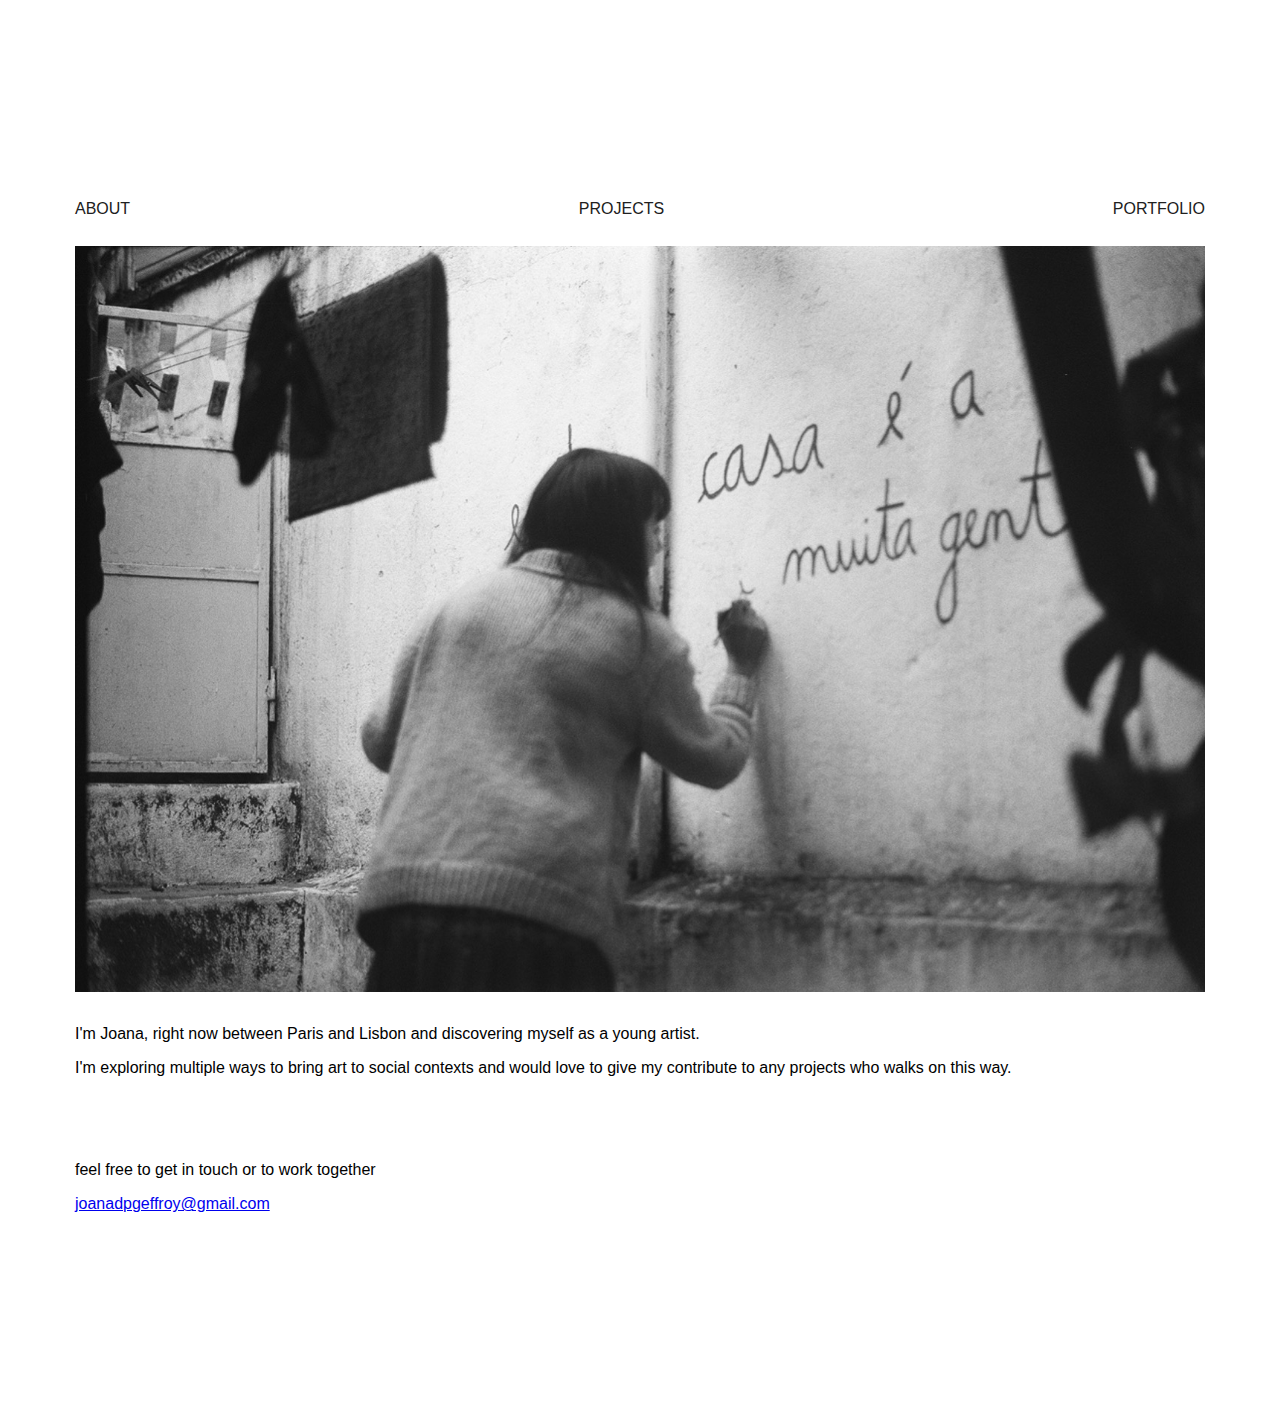
==== index.html @ 64520e3c "first commit" ====
<!DOCTYPE html>
<html>
<head>
	<meta name="viewport" content="width=device-width, initial-scale=1.0">
	<link rel="stylesheet" href="styles/main.css">
	<meta charset="UTF-8">
	<title>Joana Geffroy</title>
	<link href="https://fonts.cdnfonts.com/css/futura-medium" rel="stylesheet">
</head>
<body>
	
	<div class="main" style="margin: 200px 75px;">
		<div class="main-menu">
			<a href="./index.html">about</a>
			<a href="./projects.html">projects</a>
			<a href="./portefolio.html">portfolio</a>
		</div>
		<img src="./img/joana.jpg" class="main-img" style="margin:2.5% 0%; padding:0% 0%"/>
		<p style="margin: 0% 0%; padding: 0% 0%; font-family: 'Futura-Medium', sans-serif;">
			I'm Joana, right now between Paris and Lisbon and discovering myself as a young artist.
		</p>
		<p style="font-family: 'Futura-Medium', sans-serif;">
			I'm exploring multiple ways to bring art to social contexts and would love to give my contribute to any projects who
			walks on this way.
		</p>
		<p style="margin-top: 7.5%; font-family: 'Futura-Medium', sans-serif;">
			feel free to get in touch or to work together
		</p>
		<p style="margin-top: 0%; font-family: 'Futura-Medium', sans-serif;">
			<a href="mailto:joanadpgeffroy@gmail.com">joanadpgeffroy@gmail.com</a>
		</p>
	</div>
</body>
</html>
---- styles/main.css ----
body {
	background-color: #ffffff;
	margin: 0% 0%;
}

.main-menu {
	justify-content: space-between;
	display: flex;
	flex: 1;
}

.main-menu a {
	color: rgba(32, 32, 32, 1);
	text-decoration: none;
	font-family: Helvetica, Arial, sans-serif;
	text-transform: uppercase; 
}

.main-img {
	padding: 10% 0%;
	width: 100%;
}
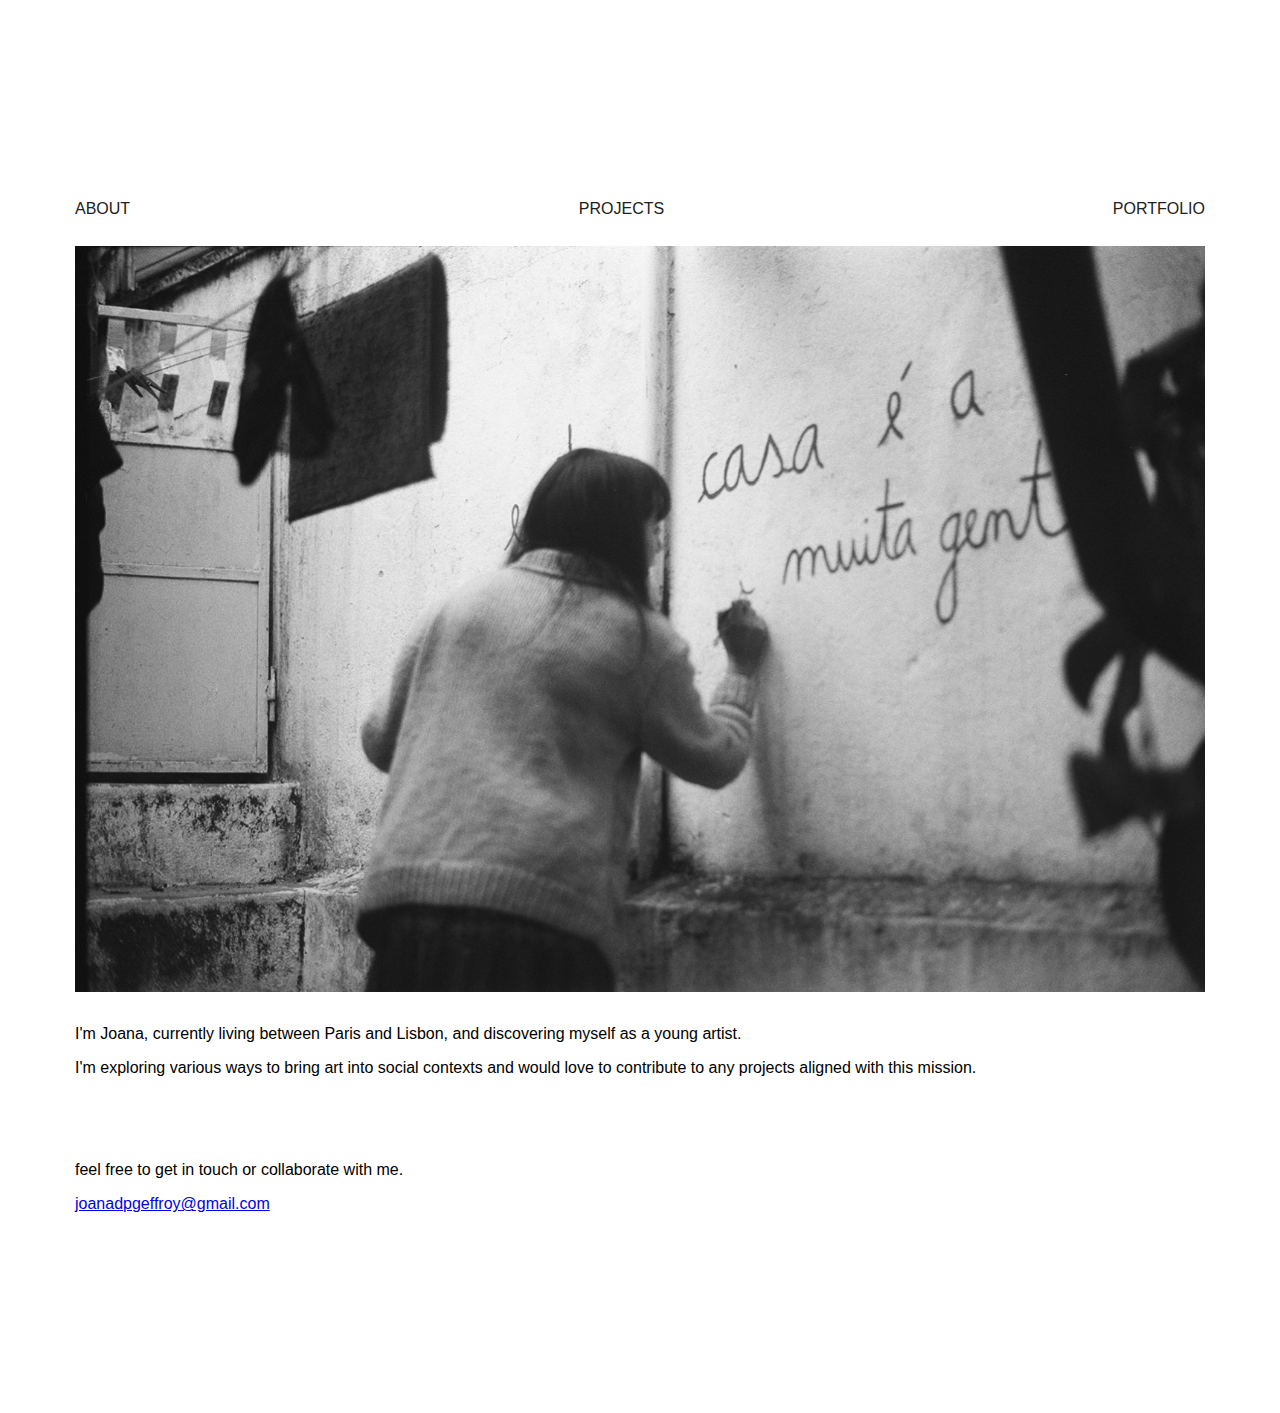
==== commit 4b1835ed: "add videos" ====
--- a/index.html
+++ b/index.html
@@ -17,14 +17,13 @@
 		</div>
 		<img src="./img/joana.jpg" class="main-img" style="margin:2.5% 0%; padding:0% 0%"/>
 		<p style="margin: 0% 0%; padding: 0% 0%; font-family: 'Futura-Medium', sans-serif;">
-			I'm Joana, right now between Paris and Lisbon and discovering myself as a young artist.
+			I'm Joana, currently living between Paris and Lisbon, and discovering myself as a young artist.
 		</p>
 		<p style="font-family: 'Futura-Medium', sans-serif;">
-			I'm exploring multiple ways to bring art to social contexts and would love to give my contribute to any projects who
-			walks on this way.
+			I'm exploring various ways to bring art into social contexts and would love to contribute to any projects aligned with this mission.
 		</p>
 		<p style="margin-top: 7.5%; font-family: 'Futura-Medium', sans-serif;">
-			feel free to get in touch or to work together
+			feel free to get in touch or collaborate with me.
 		</p>
 		<p style="margin-top: 0%; font-family: 'Futura-Medium', sans-serif;">
 			<a href="mailto:joanadpgeffroy@gmail.com">joanadpgeffroy@gmail.com</a>
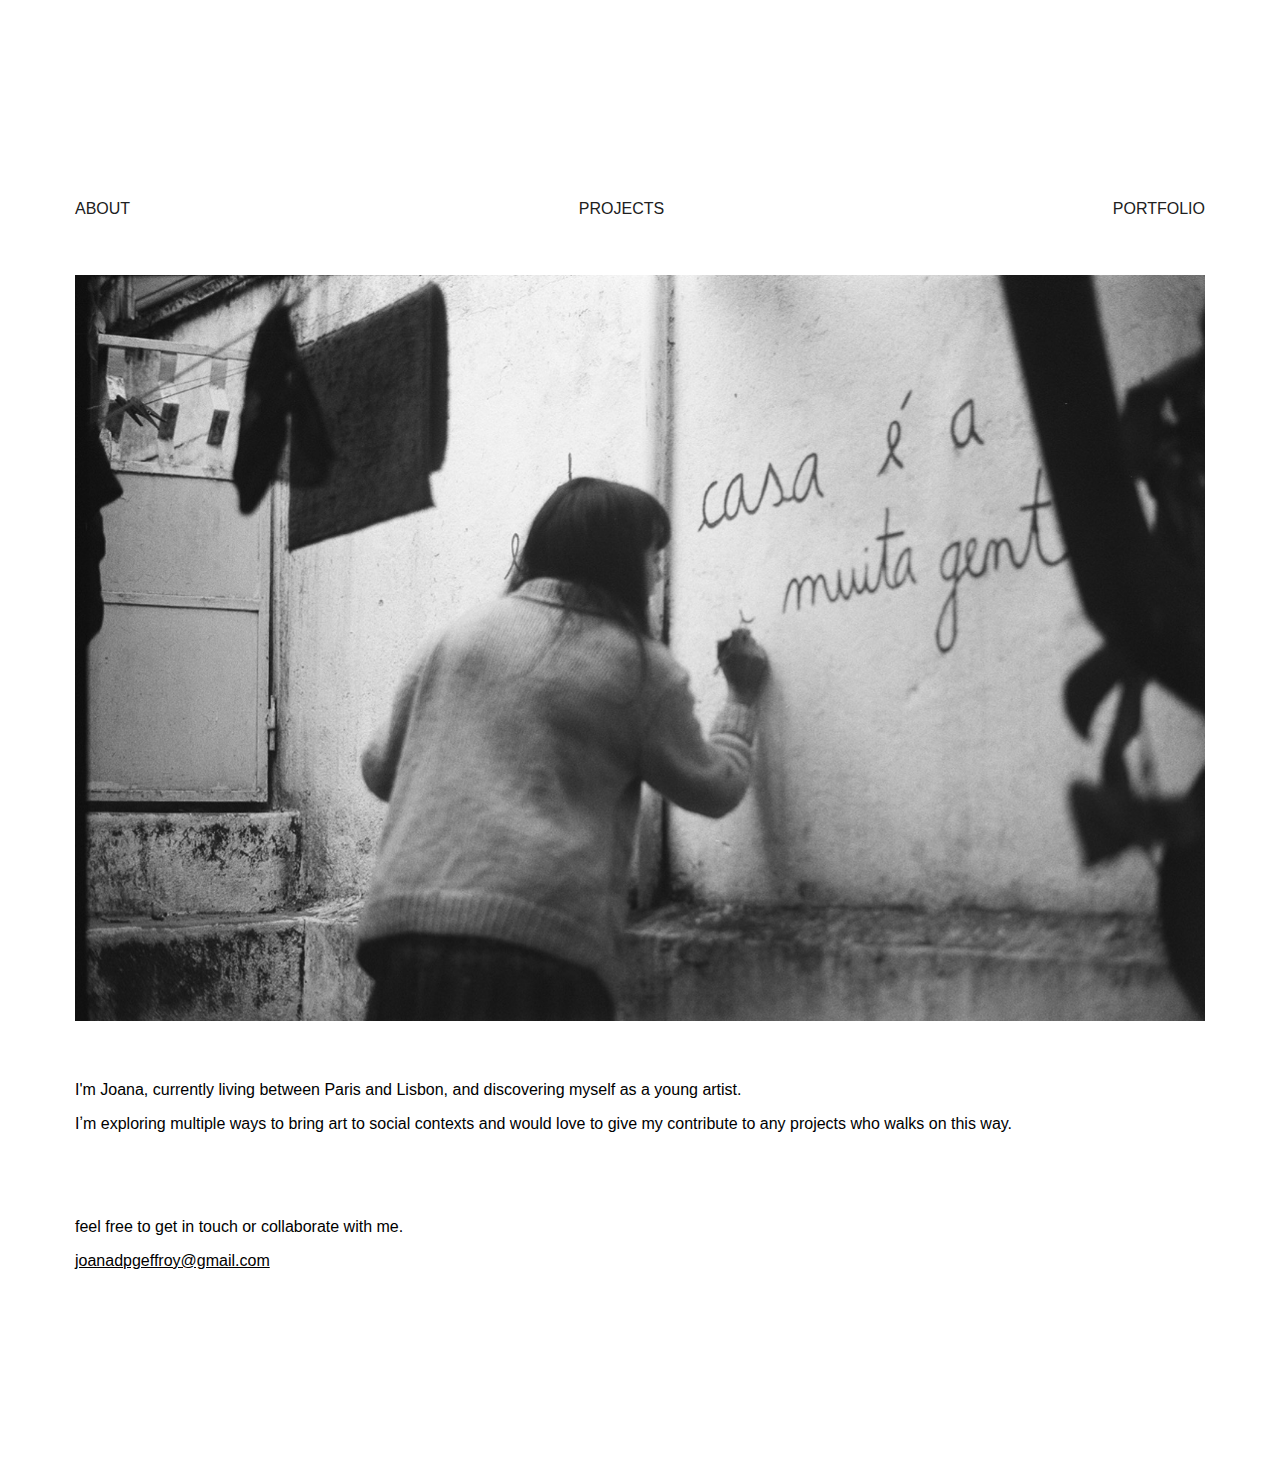
==== commit ea746843: "last minute improvements" ====
--- a/index.html
+++ b/index.html
@@ -15,18 +15,18 @@
 			<a href="./projects.html">projects</a>
 			<a href="./portefolio.html">portfolio</a>
 		</div>
-		<img src="./img/joana.jpg" class="main-img" style="margin:2.5% 0%; padding:0% 0%"/>
+		<img src="./img/joana.jpg" class="main-img" style="margin:5% 0%; padding:0% 0%"/>
 		<p style="margin: 0% 0%; padding: 0% 0%; font-family: 'Futura-Medium', sans-serif;">
 			I'm Joana, currently living between Paris and Lisbon, and discovering myself as a young artist.
 		</p>
 		<p style="font-family: 'Futura-Medium', sans-serif;">
-			I'm exploring various ways to bring art into social contexts and would love to contribute to any projects aligned with this mission.
+			Iʼm exploring multiple ways to bring art to social contexts and would love to give my contribute to any projects who walks on this way.
 		</p>
 		<p style="margin-top: 7.5%; font-family: 'Futura-Medium', sans-serif;">
 			feel free to get in touch or collaborate with me.
 		</p>
 		<p style="margin-top: 0%; font-family: 'Futura-Medium', sans-serif;">
-			<a href="mailto:joanadpgeffroy@gmail.com">joanadpgeffroy@gmail.com</a>
+			<a href="mailto:joanadpgeffroy@gmail.com" style="color: black!important">joanadpgeffroy@gmail.com</a>
 		</p>
 	</div>
 </body>
--- a/styles/main.css
+++ b/styles/main.css
@@ -19,4 +19,10 @@
 .main-img {
 	padding: 10% 0%;
 	width: 100%;
+}
+
+@media only screen and (max-width: 600px) {
+	.main {
+		margin: 100px 25px 0px 25px !important;
+	}
 }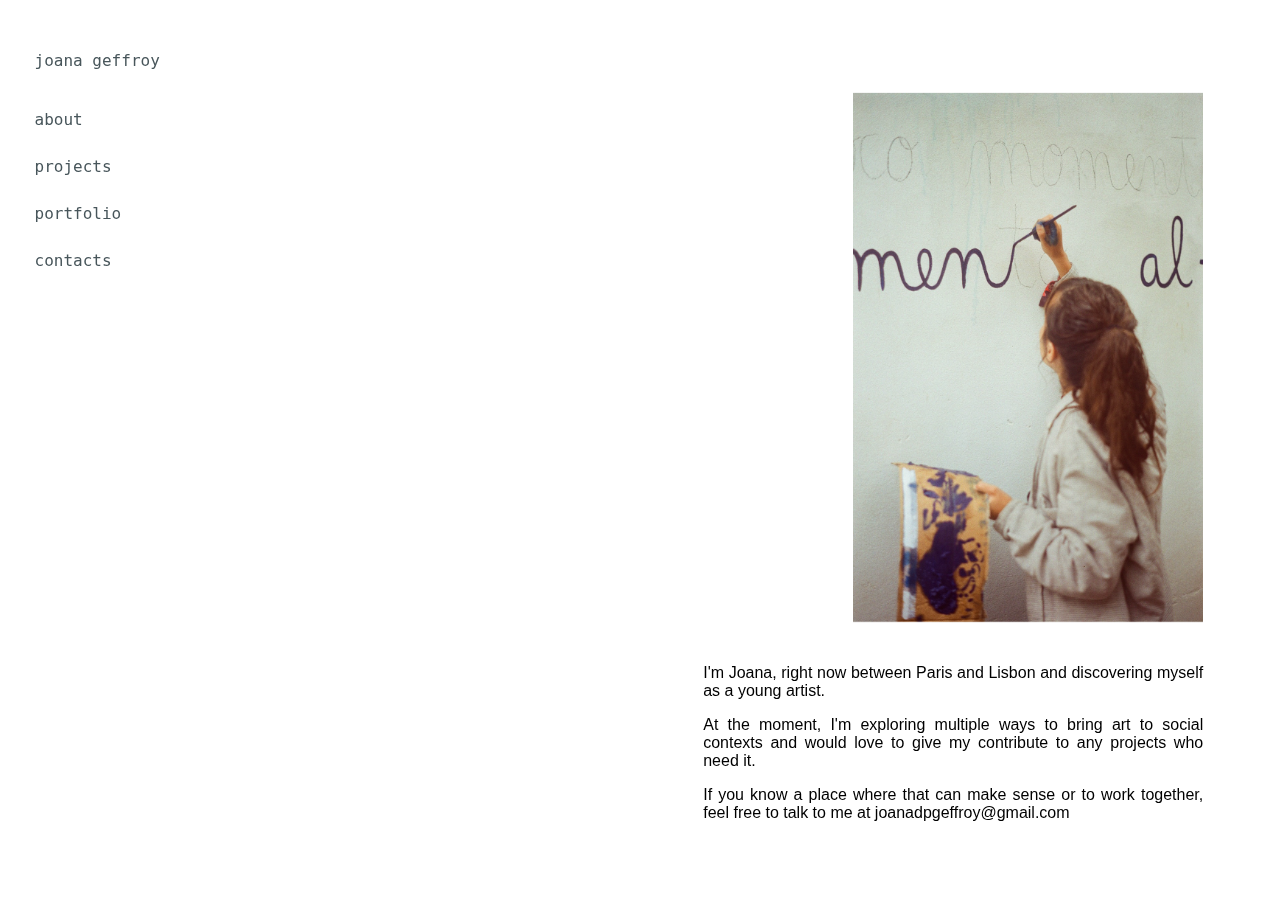
==== commit da7a4069: "last minute improvements" ====
--- a/index.html
+++ b/index.html
@@ -1,34 +1,53 @@
 <!DOCTYPE html>
-<html>
+<html lang="en">
 <head>
+	<meta charset="UTF-8">
 	<meta name="viewport" content="width=device-width, initial-scale=1.0">
+	<meta http-equiv="X-UA-Compatible" content="IE=edge">
+	<title>Joana Geffroy</title>
 	<link rel="stylesheet" href="styles/main.css">
-	<meta charset="UTF-8">
-	<title>Joana Geffroy</title>
-	<link href="https://fonts.cdnfonts.com/css/futura-medium" rel="stylesheet">
+	<link href="https://fonts.cdnfonts.com/css/futura-std-4" rel="stylesheet">
 </head>
 <body>
+	<div>
+		<button class="hamburger" onclick="toggleMenu()">
+			<div class="hamburger-line line1"></div>
+			<div class="hamburger-line line2"></div>
+			<div class="hamburger-line line3"></div>
+		</button>
+	</div>
 	
-	<div class="main" style="margin: 200px 75px;">
-		<div class="main-menu">
-			<a href="./index.html">about</a>
-			<a href="./projects.html">projects</a>
-			<a href="./portefolio.html">portfolio</a>
+	<div class="container">
+		
+		<div class="menu-lateral">
+			<nav class="nav-lateral">
+				<p>joana geffroy</p>
+				<a href="./index.html">about</a><br>
+				<a href="./projects_mesmo_mundo.html">projects</a><br>
+				<a href="./portefolio.html">portfolio</a><br>
+				<a href="./contacts.html" class="active">contacts</a>
+			</nav>
 		</div>
-		<img src="./img/joana.jpg" class="main-img" style="margin:5% 0%; padding:0% 0%"/>
-		<p style="margin: 0% 0%; padding: 0% 0%; font-family: 'Futura-Medium', sans-serif;">
-			I'm Joana, currently living between Paris and Lisbon, and discovering myself as a young artist.
-		</p>
-		<p style="font-family: 'Futura-Medium', sans-serif;">
-			Iʼm exploring multiple ways to bring art to social contexts and would love to give my contribute to any projects who walks on this way.
-		</p>
-		<p style="margin-top: 7.5%; font-family: 'Futura-Medium', sans-serif;">
-			feel free to get in touch or collaborate with me.
-		</p>
-		<p style="margin-top: 0%; font-family: 'Futura-Medium', sans-serif;">
-			<a href="mailto:joanadpgeffroy@gmail.com" style="color: black!important">joanadpgeffroy@gmail.com</a>
-		</p>
+		
+		<div class="page-normal">
+			<img src="./img/joana2.png" class="img-main-page"/>
+			
+			<div class="main-paragraphs">
+				<p>I'm Joana, right now between Paris and Lisbon and discovering myself as a young artist.</p>
+				
+				<p>At the moment, I'm exploring multiple ways to bring art to social contexts and would love to give my contribute to any projects who need it.</p>
+				
+				<p>If you know a place where that can make sense or to work together, feel free to talk to me at joanadpgeffroy@gmail.com</p>
+			</div>
+		</div>
 	</div>
+	
+	
+	<script>
+		function toggleMenu() {
+			const menu = document.querySelector('.menu-lateral');
+			menu.style.display = (menu.style.display === 'block' || menu.style.display === '') ? 'none' : 'block';
+		}
+	</script>
 </body>
-</html>
-
+</html>--- a/styles/main.css
+++ b/styles/main.css
@@ -25,4 +25,165 @@
 	.main {
 		margin: 100px 25px 0px 25px !important;
 	}
+}
+
+/* new code */
+
+.hamburger {
+  display: block;
+  background: none;
+  border: none;
+  cursor: pointer;
+  padding: 10px;
+  z-index: 10;
+  display: none;
+}
+
+/* Hamburger icon lines */
+.hamburger-line {
+  width: 30px;
+  height: 4px;
+  background-color: #333;
+  margin: 6px 0;
+  transition: 0.3s;
+}
+
+/* When the menu is open (active state) */
+.hamburger.open .line1 {
+  transform: rotate(-45deg) translate(-5px, 6px);
+}
+
+.hamburger.open .line2 {
+  opacity: 0;
+}
+
+.hamburger.open .line3 {
+  transform: rotate(45deg) translate(-5px, -6px);
+}
+
+@media screen and (max-width: 768px) {
+  .menu-lateral {
+    display: none;
+    position: relative!important;
+  }
+  
+  .hamburger {
+    display: block;
+  }
+  
+  .full-mobile {
+    width: 100vw!important;
+    display: block!important;
+    margin-right: 0!important;
+    margin-left: 0!important;
+    padding-right: 0!important;
+    padding-left: 0!important;
+    max-width: 100vw!important;
+    justify-content: center!important;
+    text-align: center!important;
+  }
+  
+  .page-normal {
+    margin: 2.5%!important;
+    padding: 0!important;
+    text-align: center!important;
+  }
+  
+  .main-text {
+    margin-right: 1.5%!important;
+  }
+  
+  .video {
+    margin-right: 1.5%!important;
+  }
+  
+  .temo1 {
+    display: none!important;
+  }
+}
+
+.container {
+  display: flex;
+  height: 100vh;
+}
+
+.menu-lateral {
+	width: 12vw;
+	min-width: 175px;
+	height: 100vh;
+	position: fixed;
+	padding: 2.7%;
+}
+
+.nav-lateral p {
+  font-family: "Monaco", "Menlo", monospace !important;
+  text-decoration: none;
+  color: rgb(72, 86, 91);
+  display: block;
+  margin-bottom: 40px; 
+}
+
+.nav-lateral a {
+  font-family: "Monaco", "Menlo", monospace !important;
+  text-decoration: none;
+  color: rgb(72, 86, 91);
+ 
+  display: block;
+  margin-bottom: 10px; 
+}
+
+.nav-lateral a:hover {
+	color: rgb(26, 28, 29);
+}
+
+.page-normal {
+  margin-left: calc(16vw);
+  width: calc(100vw - 16vw);
+  padding: 2%;
+  position: relative;
+  
+  display: flex;
+  flex-direction: column;
+  align-items: flex-start;
+  
+  margin-bottom: 5%;
+}
+
+.img-main-page{
+  max-width: 350px;
+  height: auto;
+  position: relative;
+  margin-left: auto;
+  margin-right: 5%;
+  margin-top: 6.5%;
+}
+
+.main-paragraphs {
+  display: block;
+  margin-top: 2.5%;
+	
+  max-width: 500px;
+  position: relative;
+  margin-left: auto;
+  margin-right: 5%;
+}
+
+.main-paragraphs p {
+  font-family: 'Futura std', sans-serif;
+  text-align: justify;
+}
+
+.main-text {
+  display: block;
+  margin-top: 15%;
+  
+  max-width: 100vw;
+  position: relative;
+  margin-left: 5%;
+  margin-right: 15%;
+}
+
+.main-text p {
+  font-family: 'Futura std', sans-serif;
+  text-align: justify;
 }